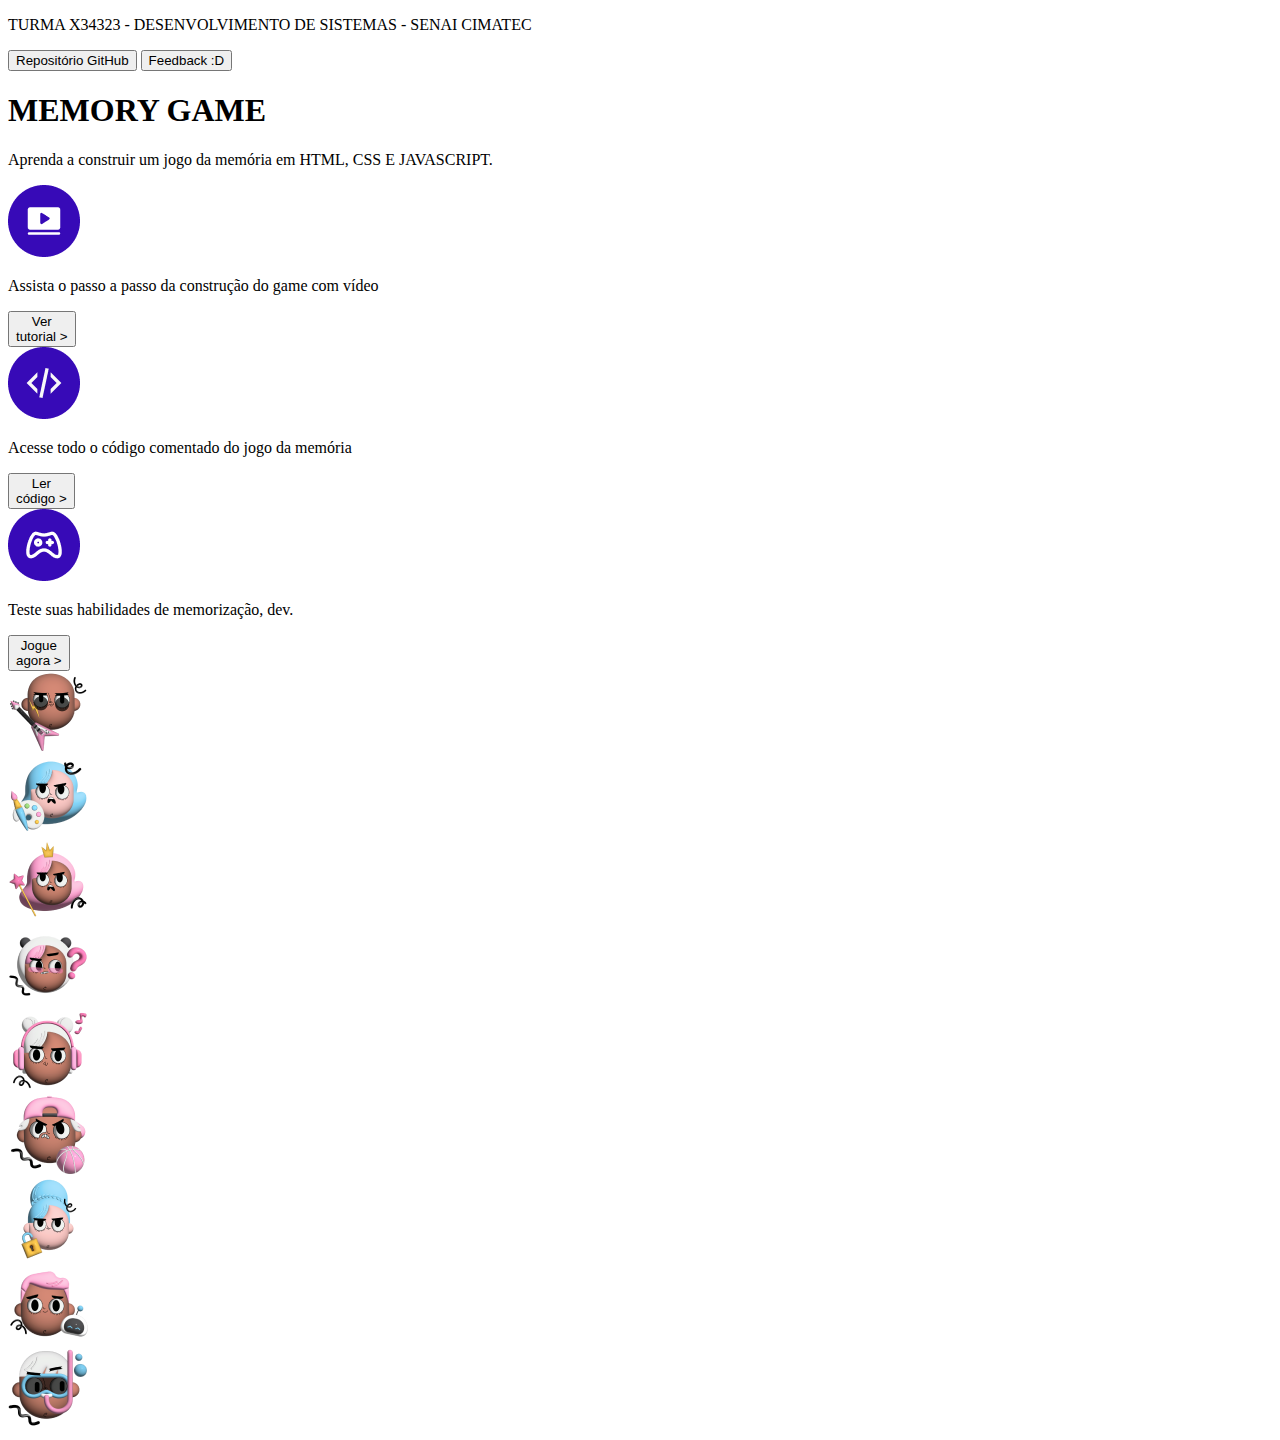
==== index.html @ f85aa321 "Initial commit" ====
<!DOCTYPE html>
<html lang="pt-br">
<head>
    <meta charset="UTF-8">
    <meta name="viewport" content="width=device-width, initial-scale=1.0">
    <title>Memory Game - SENAI</title>
    <link rel="icon" type="image/x-icon" href="./img/memory-icon.png">
    <link rel="stylesheet" href="./css/style.css">
</head>
<body>
    <header>
        <p>TURMA X34323 - DESENVOLVIMENTO DE SISTEMAS - SENAI CIMATEC</p>
        <nav>
            <button class="btn-git">Repositório GitHub</button>
            <button class="btn-feedback">Feedback :D</button>
        </nav>
    </header>
    <section class="container">
        <div class="hero">
            <h1>MEMORY GAME</h1>
            <p>Aprenda a construir um jogo da memória em HTML, CSS E JAVASCRIPT.</p>

            <div class="option">
                <img src="./img/icon-tutorial.png">
                <p>Assista o passo a passo da construção do game com vídeo</p>
                <button>Ver<br>tutorial ></button>
            </div>
            <div class="option">
                <img src="./img/icon-code.png">
                <p>Acesse todo o código comentado do jogo da memória</p>
                <button>Ler<br>código ></button>
            </div>
            <div class="option">    
                <img src="./img/icon-game.png">
                <p>Teste suas habilidades de memorização, dev.</p>
                <button>Jogue<br>agora ></button>
            </div>
        </div>
        <div class="hero-cards">
            <div class="card"><img src="./img/cool-guy.png"></div>
            <div class="card"><img src="./img/girl-artist.png"></div>
            <div class="card"><img src="./img/girl-crown.png"></div>
            <div class="card"><img src="./img/girl-hat.png"></div>
            <div class="card"><img src="./img/girl-headphone.png"></div>
            <div class="card"><img src="./img/guy-playing.png"></div>
            <div class="card"><img src="./img/serious-girl.png"></div>
            <div class="card"><img src="./img/guy-robot.png"></div>
            <div class="card"><img src="./img/guy-diving.png"></div>
        </div>
    </section>
</body>
</html>
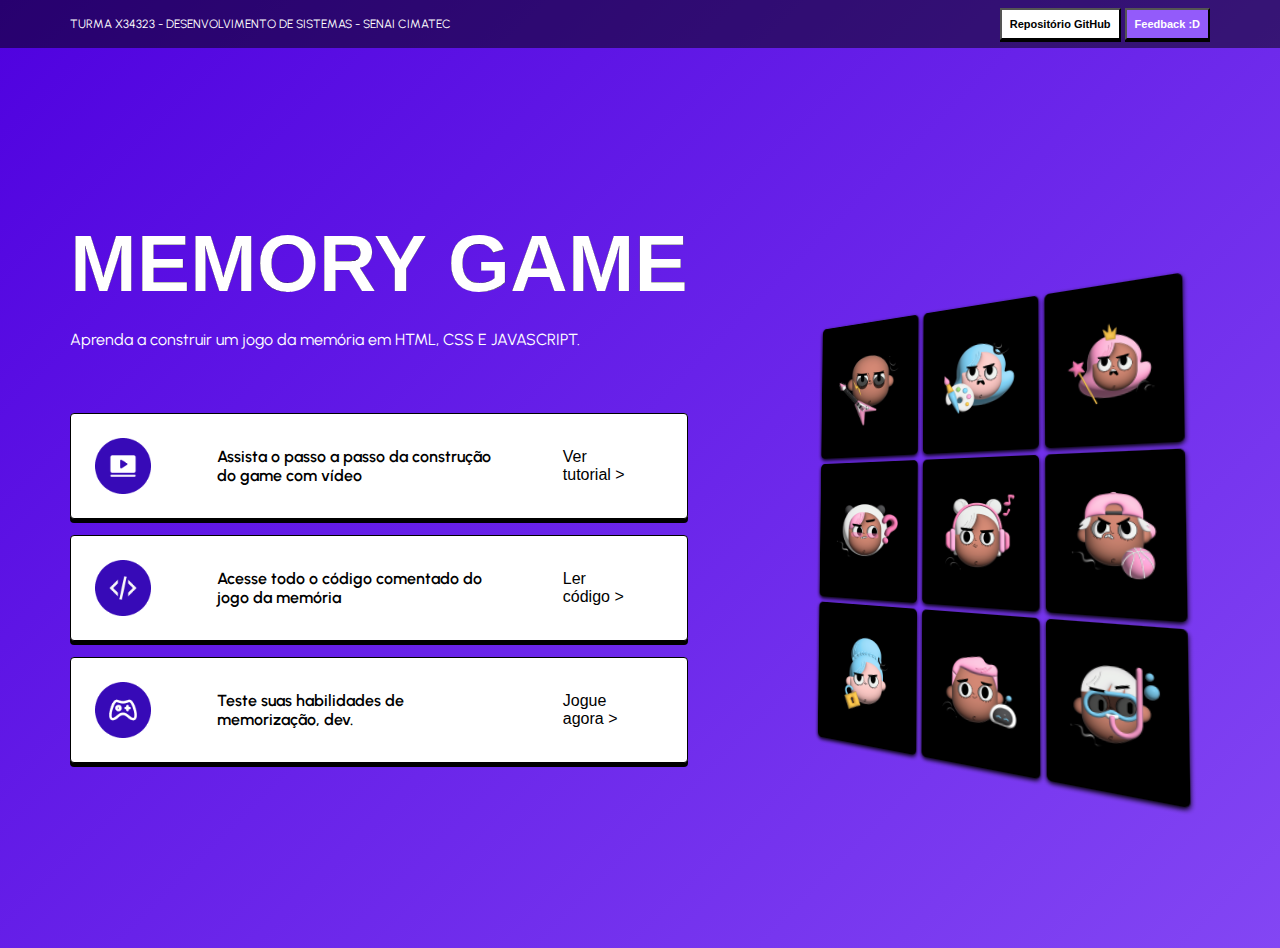
==== commit 593c250c: "Up" ====
--- a/index.html
+++ b/index.html
@@ -48,5 +48,6 @@
             <div class="card"><img src="./img/guy-diving.png"></div>
         </div>
     </section>
+    <script src="./js/script.js"></script>
 </body>
 </html>--- a/css/style.css
+++ b/css/style.css
@@ -0,0 +1,151 @@
+@import url('https://fonts.googleapis.com/css2?family=Urbanist:ital,wght@0,100;0,200;0,300;0,400;0,500;0,600;0,700;0,800;0,900;1,100;1,200;1,300;1,400;1,500;1,600;1,700;1,800;1,900&display=swap');
+@import url('https://fonts.cdnfonts.com/css/upheaval');
+
+*{
+    margin:0;
+    padding: 0;
+    box-sizing: border-box;
+}
+
+body{
+    height: 100vh;
+    background: linear-gradient(-45deg, #2c007e, #7229f8, #935bfa, #4f01df);
+	background-size: 400% 400%;
+	animation: gradient 8s ease infinite;
+	height: 100vh;
+}
+
+@keyframes gradient {
+	0% {
+		background-position: 0% 50%;
+	}
+	50% {
+		background-position: 100% 50%;
+	}
+	100% {
+		background-position: 0% 50%;
+	}
+}
+
+header{
+    width: 100vw;
+    height: 48px;
+    background: rgba(0,0,0,0.5);
+    color: white;
+    display: flex;
+    padding-left: 70px;
+    padding-right: 70px;
+    align-items: center;
+    justify-content: space-between;
+}
+header > p{
+    font-size: 12px;
+    font-family: 'Urbanist', sans-serif;
+}
+header > nav > button{
+    background-color: white;
+    padding: 8px;
+    font-weight: 600;
+    font-size: 11px;
+    box-shadow: 0px 2px 0px black;
+    transform: scale(1);
+}
+.btn-git:active{
+    transform: scale(0.96);
+}
+.btn-feedback:active{
+    transform: scale(0.96);
+}
+.btn-feedback{
+    background-color: #935bfa;
+    color: white;
+}
+
+.container{
+    height: 100%;
+    display: flex;
+    align-items: center;
+}
+
+.hero{
+    display: flex;
+    flex-direction: column;
+    justify-content: center;
+    margin-left: 70px;
+    font-family: 'Urbanist', sans-serif;
+    color: white;
+}
+.hero > h1{
+    font-family: 'Upheaval TT (BRK)', sans-serif;      
+    font-size: 80px;          
+    -webkit-text-stroke: 0.2px rgb(0, 0, 0);            
+}
+.hero > p{
+    margin: 20px 0px 64px 0px;
+}
+
+.hero-cards{
+    width: 400px;
+    height: 400px;
+    display: flex;
+    flex-wrap: wrap;
+    transform-style: preserve-3d;
+    transform: perspective(12cm) rotateX(2deg) rotateY(-19deg);
+    margin: auto;
+}
+
+.card{
+    width: calc(33.333% - 10px);
+    height: calc(40% - 10px);
+    background-color: black;
+    margin: 3px;
+    border-radius: 5px;
+    display: flex;
+    align-items: center;
+    justify-content: center;
+    box-shadow: 0px 2px 4px black;
+}
+
+.card:active{
+    transform: scale(0.97);
+}
+
+.option{
+    display: flex;
+    align-items: center;
+    justify-content: space-between;
+    background-color: white;
+    padding: 24px;
+    border-radius: 4px;
+    border: solid 1px black;
+    box-shadow: 0px 4px 0px black;
+    margin-block-end: 16px;
+    transform: scale(1);
+}
+.option > p{
+    width: 280px;
+    color: black;
+    font-weight: 600;
+}
+.option > img{
+    width: 56px;
+    height: 56px
+}
+.option > button{
+    background-color: white;
+    border: none;
+    font-family: 'Upheaval TT (BRK)', sans-serif;
+    text-align: left;
+    font-size: 16px;
+    width: 100px;
+    transform: scale(1);
+}
+.option > button:active{
+    transform: scale(0.98);
+    color: #5800fc;
+}
+.option > button:hover{
+    color: #ac80ff;
+}
+
+
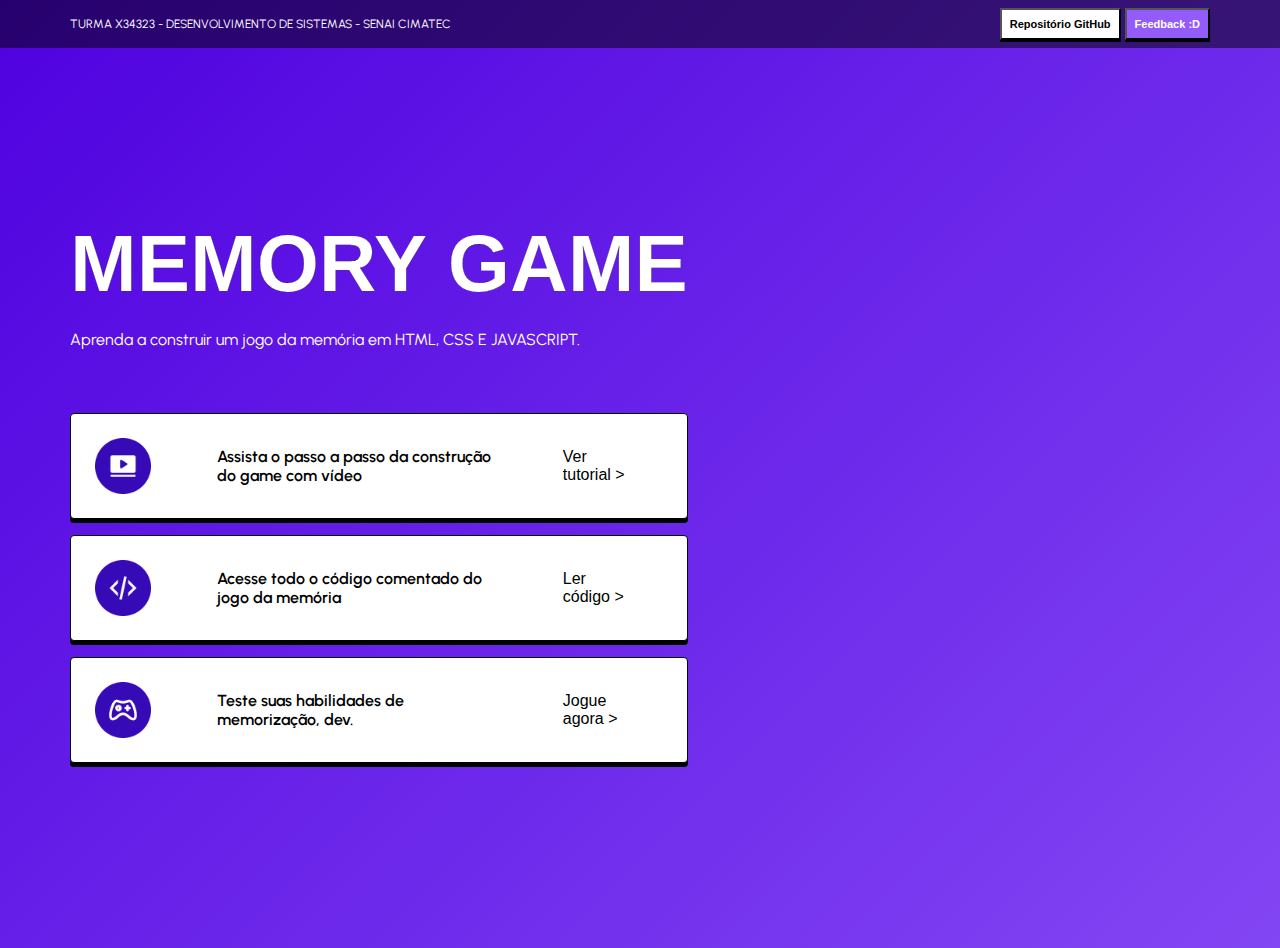
==== commit 95781f28: "Up" ====
--- a/index.html
+++ b/index.html
@@ -3,7 +3,7 @@
 <head>
     <meta charset="UTF-8">
     <meta name="viewport" content="width=device-width, initial-scale=1.0">
-    <title>Memory Game - SENAI</title>
+    <title>Memory Game - Home</title>
     <link rel="icon" type="image/x-icon" href="./img/memory-icon.png">
     <link rel="stylesheet" href="./css/style.css">
 </head>
@@ -23,31 +23,23 @@
             <div class="option">
                 <img src="./img/icon-tutorial.png">
                 <p>Assista o passo a passo da construção do game com vídeo</p>
-                <button>Ver<br>tutorial ></button>
+                <a href="/pages/tutorial.html">Ver<br>tutorial ></a>
             </div>
             <div class="option">
                 <img src="./img/icon-code.png">
                 <p>Acesse todo o código comentado do jogo da memória</p>
-                <button>Ler<br>código ></button>
+                <a href="/pages/codigos.html">Ler<br>código ></a>
             </div>
             <div class="option">    
                 <img src="./img/icon-game.png">
                 <p>Teste suas habilidades de memorização, dev.</p>
-                <button>Jogue<br>agora ></button>
+                <a href="/pages/game.html">Jogue<br>agora ></a>
             </div>
         </div>
         <div class="hero-cards">
-            <div class="card"><img src="./img/cool-guy.png"></div>
-            <div class="card"><img src="./img/girl-artist.png"></div>
-            <div class="card"><img src="./img/girl-crown.png"></div>
-            <div class="card"><img src="./img/girl-hat.png"></div>
-            <div class="card"><img src="./img/girl-headphone.png"></div>
-            <div class="card"><img src="./img/guy-playing.png"></div>
-            <div class="card"><img src="./img/serious-girl.png"></div>
-            <div class="card"><img src="./img/guy-robot.png"></div>
-            <div class="card"><img src="./img/guy-diving.png"></div>
         </div>
     </section>
+
     <script src="./js/script.js"></script>
 </body>
 </html>--- a/css/style.css
+++ b/css/style.css
@@ -131,7 +131,7 @@
     width: 56px;
     height: 56px
 }
-.option > button{
+.option > a{
     background-color: white;
     border: none;
     font-family: 'Upheaval TT (BRK)', sans-serif;
@@ -139,12 +139,14 @@
     font-size: 16px;
     width: 100px;
     transform: scale(1);
+    text-decoration: none;
+    color: black;
 }
-.option > button:active{
+.option > a:active{
     transform: scale(0.98);
     color: #5800fc;
 }
-.option > button:hover{
+.option > a:hover{
     color: #ac80ff;
 }
 
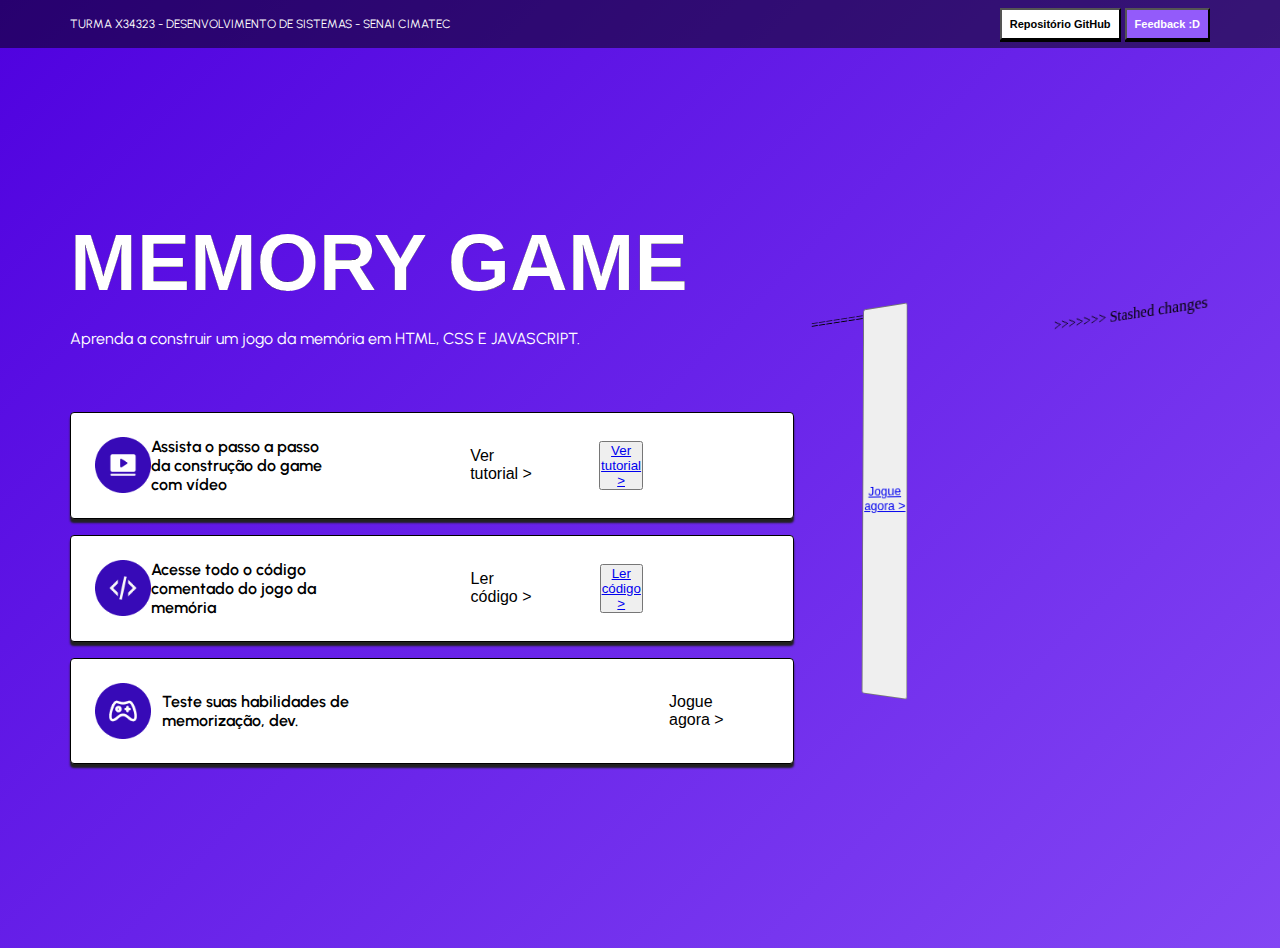
==== commit 28100862: "Up" ====
--- a/index.html
+++ b/index.html
@@ -23,20 +23,44 @@
             <div class="option">
                 <img src="./img/icon-tutorial.png">
                 <p>Assista o passo a passo da construção do game com vídeo</p>
+<<<<<<< Updated upstream
                 <a href="/pages/tutorial.html">Ver<br>tutorial ></a>
+=======
+                <button><a href="/pages/tutorial.html">Ver<br>tutorial ></a></button>
+>>>>>>> Stashed changes
             </div>
             <div class="option">
                 <img src="./img/icon-code.png">
                 <p>Acesse todo o código comentado do jogo da memória</p>
+<<<<<<< Updated upstream
                 <a href="/pages/codigos.html">Ler<br>código ></a>
+=======
+                <button><a href="/pages/codigos.html">Ler<br>código ></a></button>
+>>>>>>> Stashed changes
             </div>
             <div class="option">    
                 <img src="./img/icon-game.png">
                 <p>Teste suas habilidades de memorização, dev.</p>
+<<<<<<< Updated upstream
                 <a href="/pages/game.html">Jogue<br>agora ></a>
             </div>
         </div>
         <div class="hero-cards">
+=======
+                <button><a href="/pages/login.html">Jogue<br>agora ></a></button>
+            </div>
+        </div>
+        <div class="hero-cards" id="hero-cartas">
+            <!-- <div class="card"><img src="./img/cool-guy.png"></div>
+            <div class="card"><img src="./img/girl-artist.png"></div>
+            <div class="card"><img src="./img/girl-crown.png"></div>
+            <div class="card"><img src="./img/girl-hat.png"></div>
+            <div class="card"><img src="./img/girl-headphone.png"></div>
+            <div class="card"><img src="./img/guy-playing.png"></div>
+            <div class="card"><img src="./img/serious-girl.png"></div>
+            <div class="card"><img src="./img/guy-robot.png"></div>
+            <div class="card"><img src="./img/guy-diving.png"></div> -->
+>>>>>>> Stashed changes
         </div>
     </section>
 
--- a/css/style.css
+++ b/css/style.css
@@ -97,7 +97,6 @@
 .card{
     width: calc(33.333% - 10px);
     height: calc(40% - 10px);
-    background-color: black;
     margin: 3px;
     border-radius: 5px;
     display: flex;
@@ -109,6 +108,10 @@
 .card:active{
     transform: scale(0.97);
 }
+.card:hover{
+    transform: scale(0.97);
+}
+
 
 .option{
     display: flex;
@@ -118,7 +121,7 @@
     padding: 24px;
     border-radius: 4px;
     border: solid 1px black;
-    box-shadow: 0px 4px 0px black;
+    box-shadow: 0px 4px 2px rgb(33, 33, 33);
     margin-block-end: 16px;
     transform: scale(1);
 }
@@ -142,12 +145,23 @@
     text-decoration: none;
     color: black;
 }
+<<<<<<< Updated upstream
 .option > a:active{
     transform: scale(0.98);
     color: #5800fc;
 }
 .option > a:hover{
+=======
+.option > button > a {
+    text-decoration: none;
+    color: black;
+}
+.option > button > a:active{
+    transform: scale(0.98);
+    color: #5800fc;
+}
+.option > button> a:hover{
+>>>>>>> Stashed changes
     color: #ac80ff;
 }
 
-
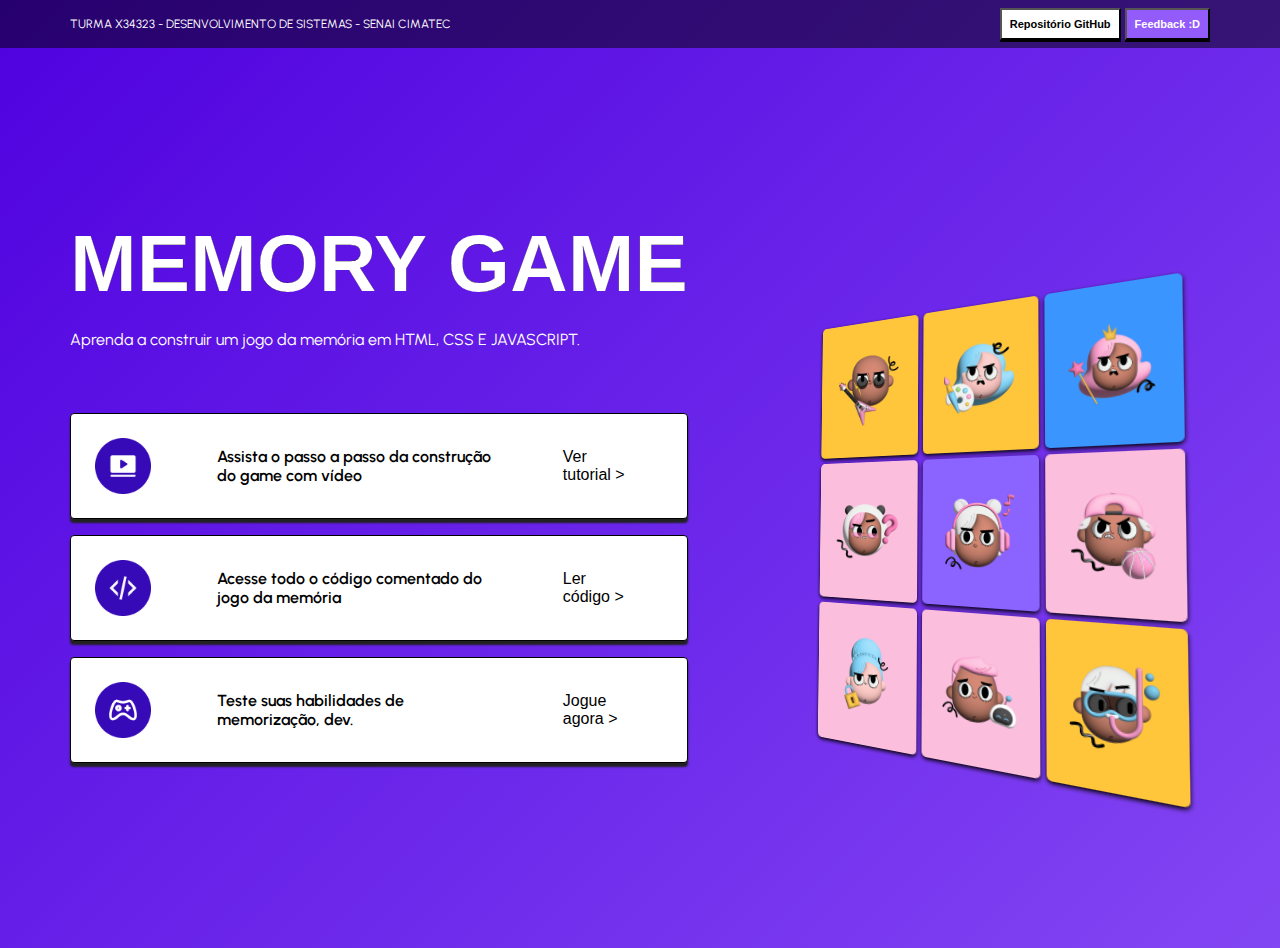
==== commit a5f95de8: "Atualização 17/09" ====
--- a/index.html
+++ b/index.html
@@ -1,69 +1,46 @@
-<!DOCTYPE html>
-<html lang="pt-br">
-<head>
-    <meta charset="UTF-8">
-    <meta name="viewport" content="width=device-width, initial-scale=1.0">
-    <title>Memory Game - Home</title>
-    <link rel="icon" type="image/x-icon" href="./img/memory-icon.png">
-    <link rel="stylesheet" href="./css/style.css">
-</head>
-<body>
-    <header>
-        <p>TURMA X34323 - DESENVOLVIMENTO DE SISTEMAS - SENAI CIMATEC</p>
-        <nav>
-            <button class="btn-git">Repositório GitHub</button>
-            <button class="btn-feedback">Feedback :D</button>
-        </nav>
-    </header>
-    <section class="container">
-        <div class="hero">
-            <h1>MEMORY GAME</h1>
-            <p>Aprenda a construir um jogo da memória em HTML, CSS E JAVASCRIPT.</p>
-
-            <div class="option">
-                <img src="./img/icon-tutorial.png">
-                <p>Assista o passo a passo da construção do game com vídeo</p>
-<<<<<<< Updated upstream
-                <a href="/pages/tutorial.html">Ver<br>tutorial ></a>
-=======
-                <button><a href="/pages/tutorial.html">Ver<br>tutorial ></a></button>
->>>>>>> Stashed changes
-            </div>
-            <div class="option">
-                <img src="./img/icon-code.png">
-                <p>Acesse todo o código comentado do jogo da memória</p>
-<<<<<<< Updated upstream
-                <a href="/pages/codigos.html">Ler<br>código ></a>
-=======
-                <button><a href="/pages/codigos.html">Ler<br>código ></a></button>
->>>>>>> Stashed changes
-            </div>
-            <div class="option">    
-                <img src="./img/icon-game.png">
-                <p>Teste suas habilidades de memorização, dev.</p>
-<<<<<<< Updated upstream
-                <a href="/pages/game.html">Jogue<br>agora ></a>
-            </div>
-        </div>
-        <div class="hero-cards">
-=======
-                <button><a href="/pages/login.html">Jogue<br>agora ></a></button>
-            </div>
-        </div>
-        <div class="hero-cards" id="hero-cartas">
-            <!-- <div class="card"><img src="./img/cool-guy.png"></div>
-            <div class="card"><img src="./img/girl-artist.png"></div>
-            <div class="card"><img src="./img/girl-crown.png"></div>
-            <div class="card"><img src="./img/girl-hat.png"></div>
-            <div class="card"><img src="./img/girl-headphone.png"></div>
-            <div class="card"><img src="./img/guy-playing.png"></div>
-            <div class="card"><img src="./img/serious-girl.png"></div>
-            <div class="card"><img src="./img/guy-robot.png"></div>
-            <div class="card"><img src="./img/guy-diving.png"></div> -->
->>>>>>> Stashed changes
-        </div>
-    </section>
-
-    <script src="./js/script.js"></script>
-</body>
+<!DOCTYPE html>
+<html lang="pt-br">
+<head>
+    <meta charset="UTF-8">
+    <meta name="viewport" content="width=device-width, initial-scale=1.0">
+    <title>Memory Game - Home</title>
+    <link rel="icon" type="image/x-icon" href="./img/memory-icon.png">
+    <link rel="stylesheet" href="./css/style.css">
+</head>
+<body>
+    <header>
+        <p>TURMA X34323 - DESENVOLVIMENTO DE SISTEMAS - SENAI CIMATEC</p>
+        <nav>
+            <button class="btn-git"><a href="https://github.com/melanieesilva/MemoryGame" target="_blank">Repositório GitHub</a></button>
+            <button class="btn-feedback"><a href="" target="_blank">Feedback :D</a></button>
+        </nav>
+    </header>
+    <section class="container">
+        <div class="hero">
+            <h1>MEMORY GAME</h1>
+            <p>Aprenda a construir um jogo da memória em HTML, CSS E JAVASCRIPT.</p>
+
+            <div class="option">
+                <img src="./img/icon-tutorial.png">
+                <p>Assista o passo a passo da construção do game com vídeo</p>
+                <a href="/pages/tutorial.html" target="_blank">Ver<br>tutorial ></a>
+            </div>
+            <div class="option">
+                <img src="./img/icon-code.png">
+                <p>Acesse todo o código comentado do jogo da memória</p>
+                <a href="/pages/codigos.html" target="_blank">Ler<br>código ></a>
+            </div>
+            <div class="option">    
+                <img src="./img/icon-game.png">
+                <p>Teste suas habilidades de memorização, dev.</p>
+                <a href="/pages/login.html" target="_blank">Jogue<br>agora ></a>
+            </div>
+        </div>
+        <div class="hero-cards" id="hero-cards">
+            <!-- Área de cartas -->
+        </div>
+    </section>
+
+    <script src="./js/script.js"></script>
+</body>
 </html>--- a/css/style.css
+++ b/css/style.css
@@ -1,167 +1,158 @@
-@import url('https://fonts.googleapis.com/css2?family=Urbanist:ital,wght@0,100;0,200;0,300;0,400;0,500;0,600;0,700;0,800;0,900;1,100;1,200;1,300;1,400;1,500;1,600;1,700;1,800;1,900&display=swap');
-@import url('https://fonts.cdnfonts.com/css/upheaval');
-
-*{
-    margin:0;
-    padding: 0;
-    box-sizing: border-box;
-}
-
-body{
-    height: 100vh;
-    background: linear-gradient(-45deg, #2c007e, #7229f8, #935bfa, #4f01df);
-	background-size: 400% 400%;
-	animation: gradient 8s ease infinite;
-	height: 100vh;
-}
-
-@keyframes gradient {
-	0% {
-		background-position: 0% 50%;
-	}
-	50% {
-		background-position: 100% 50%;
-	}
-	100% {
-		background-position: 0% 50%;
-	}
-}
-
-header{
-    width: 100vw;
-    height: 48px;
-    background: rgba(0,0,0,0.5);
-    color: white;
-    display: flex;
-    padding-left: 70px;
-    padding-right: 70px;
-    align-items: center;
-    justify-content: space-between;
-}
-header > p{
-    font-size: 12px;
-    font-family: 'Urbanist', sans-serif;
-}
-header > nav > button{
-    background-color: white;
-    padding: 8px;
-    font-weight: 600;
-    font-size: 11px;
-    box-shadow: 0px 2px 0px black;
-    transform: scale(1);
-}
-.btn-git:active{
-    transform: scale(0.96);
-}
-.btn-feedback:active{
-    transform: scale(0.96);
-}
-.btn-feedback{
-    background-color: #935bfa;
-    color: white;
-}
-
-.container{
-    height: 100%;
-    display: flex;
-    align-items: center;
-}
-
-.hero{
-    display: flex;
-    flex-direction: column;
-    justify-content: center;
-    margin-left: 70px;
-    font-family: 'Urbanist', sans-serif;
-    color: white;
-}
-.hero > h1{
-    font-family: 'Upheaval TT (BRK)', sans-serif;      
-    font-size: 80px;          
-    -webkit-text-stroke: 0.2px rgb(0, 0, 0);            
-}
-.hero > p{
-    margin: 20px 0px 64px 0px;
-}
-
-.hero-cards{
-    width: 400px;
-    height: 400px;
-    display: flex;
-    flex-wrap: wrap;
-    transform-style: preserve-3d;
-    transform: perspective(12cm) rotateX(2deg) rotateY(-19deg);
-    margin: auto;
-}
-
-.card{
-    width: calc(33.333% - 10px);
-    height: calc(40% - 10px);
-    margin: 3px;
-    border-radius: 5px;
-    display: flex;
-    align-items: center;
-    justify-content: center;
-    box-shadow: 0px 2px 4px black;
-}
-
-.card:active{
-    transform: scale(0.97);
-}
-.card:hover{
-    transform: scale(0.97);
-}
-
-
-.option{
-    display: flex;
-    align-items: center;
-    justify-content: space-between;
-    background-color: white;
-    padding: 24px;
-    border-radius: 4px;
-    border: solid 1px black;
-    box-shadow: 0px 4px 2px rgb(33, 33, 33);
-    margin-block-end: 16px;
-    transform: scale(1);
-}
-.option > p{
-    width: 280px;
-    color: black;
-    font-weight: 600;
-}
-.option > img{
-    width: 56px;
-    height: 56px
-}
-.option > a{
-    background-color: white;
-    border: none;
-    font-family: 'Upheaval TT (BRK)', sans-serif;
-    text-align: left;
-    font-size: 16px;
-    width: 100px;
-    transform: scale(1);
-    text-decoration: none;
-    color: black;
-}
-<<<<<<< Updated upstream
-.option > a:active{
-    transform: scale(0.98);
-    color: #5800fc;
-}
-.option > a:hover{
-=======
-.option > button > a {
-    text-decoration: none;
-    color: black;
-}
-.option > button > a:active{
-    transform: scale(0.98);
-    color: #5800fc;
-}
-.option > button> a:hover{
->>>>>>> Stashed changes
-    color: #ac80ff;
-}
-
+@import url('https://fonts.googleapis.com/css2?family=Urbanist:ital,wght@0,100;0,200;0,300;0,400;0,500;0,600;0,700;0,800;0,900;1,100;1,200;1,300;1,400;1,500;1,600;1,700;1,800;1,900&display=swap');
+@import url('https://fonts.cdnfonts.com/css/upheaval');
+
+*{
+    margin:0;
+    padding: 0;
+    box-sizing: border-box;
+}
+
+body{
+    height: 100vh;
+    background: linear-gradient(-45deg, #2c007e, #7229f8, #935bfa, #4f01df);
+	background-size: 400% 400%;
+	animation: gradient 8s ease infinite;
+}
+
+@keyframes gradient {
+	0% {
+		background-position: 0% 50%;
+	}
+	50% {
+		background-position: 100% 50%;
+	}
+	100% {
+		background-position: 0% 50%;
+	}
+}
+
+header{
+    width: 100vw;
+    height: 48px;
+    background: rgba(0,0,0,0.5);
+    color: white;
+    display: flex;
+    padding-left: 70px;
+    padding-right: 70px;
+    align-items: center;
+    justify-content: space-between;
+}
+header > p{
+    font-size: 12px;
+    font-family: 'Urbanist', sans-serif;
+}
+header > nav > button{
+    background-color: white;
+    padding: 8px;
+    font-weight: 600;
+    font-size: 11px;
+    box-shadow: 0px 2px 0px black;
+    transform: scale(1);
+}
+header > nav > button > a{
+    text-decoration: none;
+    color: black;
+}
+.btn-git:active{
+    transform: scale(0.96);
+}
+.btn-feedback:active{
+    transform: scale(0.96);
+}
+.btn-feedback{
+    background-color: #935bfa;
+}
+.btn-feedback > a{
+    color: white;
+}
+
+.container{
+    height: 100%;
+    display: flex;
+    align-items: center;
+}
+
+.hero{
+    display: flex;
+    flex-direction: column;
+    justify-content: center;
+    margin-left: 70px;
+    font-family: 'Urbanist', sans-serif;
+    color: white;
+}
+.hero > h1{
+    font-family: 'Upheaval TT (BRK)', sans-serif;      
+    font-size: 80px;          
+    -webkit-text-stroke: 0.2px rgb(0, 0, 0);            
+}
+.hero > p{
+    margin: 20px 0px 64px 0px;
+}
+
+.hero-cards{
+    width: 400px;
+    height: 400px;
+    display: flex;
+    flex-wrap: wrap;
+    transform-style: preserve-3d;
+    transform: perspective(12cm) rotateX(2deg) rotateY(-19deg);
+    margin: auto;
+}
+
+.card{
+    width: calc(33.333% - 10px);
+    height: calc(40% - 10px);
+    margin: 3px;
+    border-radius: 5px;
+    display: flex;
+    align-items: center;
+    justify-content: center;
+    box-shadow: 0px 2px 4px black;
+}
+.card:active{
+    transform: scale(0.97);
+}
+.card:hover{
+    transform: scale(0.97);
+}
+
+.option{
+    display: flex;
+    align-items: center;
+    justify-content: space-between;
+    background-color: white;
+    padding: 24px;
+    border-radius: 4px;
+    border: solid 1px black;
+    box-shadow: 0px 4px 2px rgb(33, 33, 33);
+    margin-block-end: 16px;
+    transform: scale(1);
+}
+.option > p{
+    width: 280px;
+    color: black;
+    font-weight: 600;
+}
+.option > img{
+    width: 56px;
+    height: 56px
+}
+.option > a{
+    background-color: white;
+    border: none;
+    font-family: 'Upheaval TT (BRK)', sans-serif;
+    text-align: left;
+    font-size: 16px;
+    width: 100px;
+    transform: scale(1);
+    text-decoration: none;
+    color: black;
+}
+.option > a:active{
+    transform: scale(0.98);
+    color: #5800fc;
+}
+.option > a:hover{
+    color: #ac80ff;
+}
+
